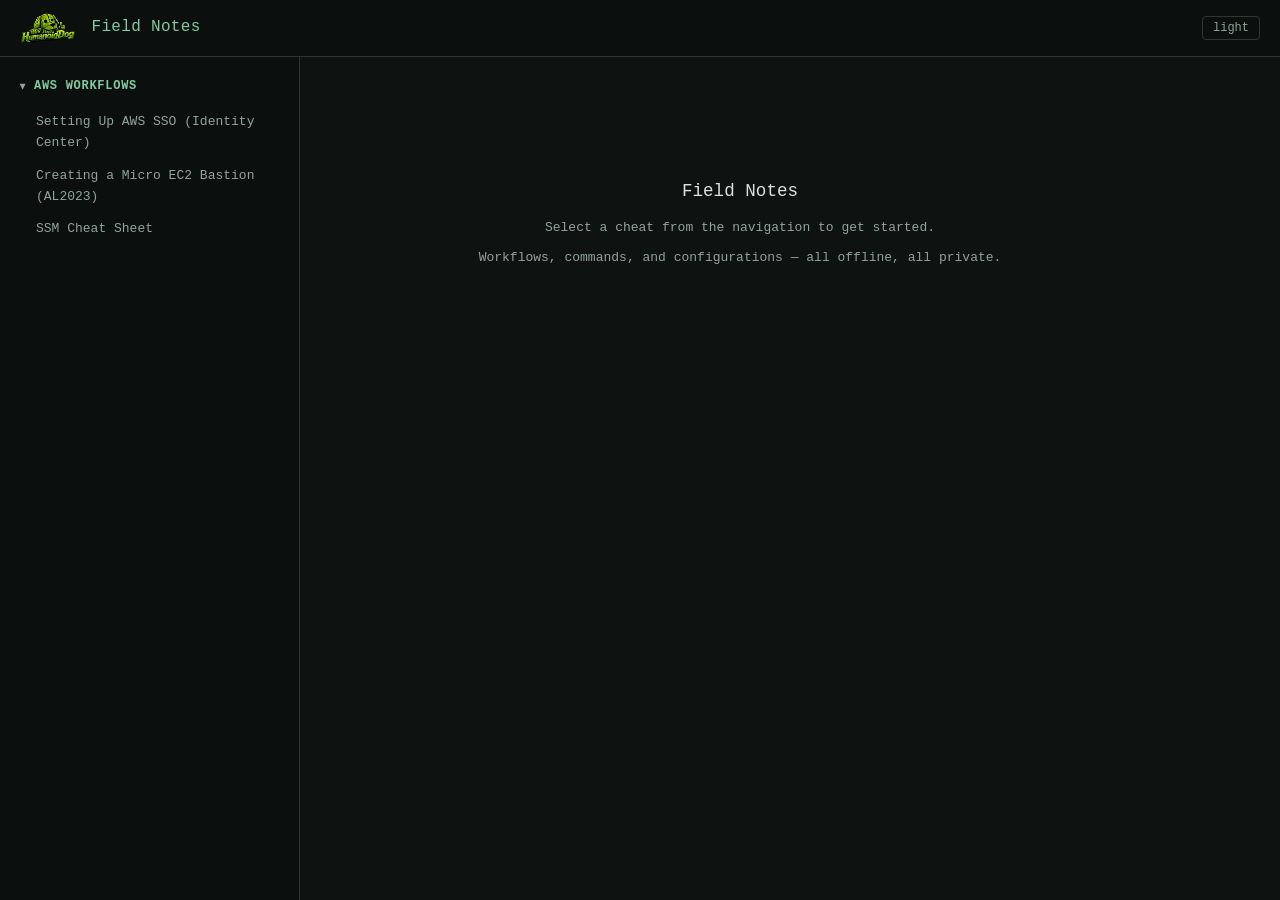
==== field-notes/index.html @ 4e662b9c "Add auto-tooltips for acronyms and technical terms in Field Notes Glossary-based JS walks text nodes" ====
<!DOCTYPE html>
<html lang="en">
<head>
  <meta charset="UTF-8">
  <meta name="viewport" content="width=device-width, initial-scale=1.0">
  <title>HumanoidDog — Field Notes</title>
  <style>
    :root {
      --bg: #0E1210;
      --bg-nav: #0B0F0D;
      --bg-card: #151C18;
      --border: #2A3A30;
      --text: #D9E2DA;
      --text-muted: #8FA59A;
      --accent: #7ECBA1;
      --accent-dim: #4A8A6A;
      --hover: #1C2620;
      --active: #1F2E26;
      --code-bg: #111916;
      --scrollbar-thumb: #2A3A30;
      --scrollbar-track: transparent;
    }

    * {
      box-sizing: border-box;
      margin: 0;
      padding: 0;
    }

    html, body {
      height: 100%;
      overflow: hidden;
    }

    body {
      background: var(--bg);
      color: var(--text);
      font-family: ui-monospace, 'SF Mono', 'Cascadia Code', 'Fira Code', Menlo, Consolas, 'Liberation Mono', monospace;
      font-size: 14px;
      line-height: 1.6;
      display: flex;
      flex-direction: column;
    }

    /* Header */
    .header {
      display: flex;
      align-items: center;
      gap: 16px;
      padding: 12px 20px;
      border-bottom: 1px solid var(--border);
      background: var(--bg-nav);
      flex-shrink: 0;
    }

    .header a {
      display: flex;
      align-items: center;
      text-decoration: none;
    }

    .header img {
      height: 32px;
      width: auto;
      opacity: 0.9;
    }

    .header-title {
      font-size: 1rem;
      color: var(--accent);
      letter-spacing: 0.02em;
    }

    .header-spacer {
      flex: 1;
    }

    .theme-toggle {
      background: none;
      border: 1px solid var(--border);
      color: var(--text-muted);
      padding: 4px 10px;
      border-radius: 4px;
      cursor: pointer;
      font-family: inherit;
      font-size: 12px;
    }

    .theme-toggle:hover {
      border-color: var(--accent-dim);
      color: var(--text);
    }

    /* Main layout */
    .layout {
      display: flex;
      flex: 1;
      overflow: hidden;
    }

    /* Navigation */
    .nav {
      width: 300px;
      min-width: 300px;
      background: var(--bg-nav);
      border-right: 1px solid var(--border);
      overflow-y: auto;
      padding: 12px 0;
      flex-shrink: 0;
    }

    .nav::-webkit-scrollbar {
      width: 6px;
    }

    .nav::-webkit-scrollbar-track {
      background: var(--scrollbar-track);
    }

    .nav::-webkit-scrollbar-thumb {
      background: var(--scrollbar-thumb);
      border-radius: 3px;
    }

    .nav-category {
      margin-bottom: 4px;
    }

    .nav-category-header {
      display: flex;
      align-items: center;
      gap: 6px;
      padding: 8px 16px;
      cursor: pointer;
      color: var(--accent);
      font-size: 12px;
      font-weight: 600;
      text-transform: uppercase;
      letter-spacing: 0.06em;
      user-select: none;
      transition: background 0.1s;
    }

    .nav-category-header:hover {
      background: var(--hover);
    }

    .nav-category-header .arrow {
      display: inline-block;
      font-size: 10px;
      transition: transform 0.15s;
      color: var(--text-muted);
      width: 12px;
      text-align: center;
    }

    .nav-category.open > .nav-category-header .arrow {
      transform: rotate(90deg);
    }

    .nav-cheats {
      display: none;
      padding: 2px 0;
    }

    .nav-category.open > .nav-cheats {
      display: block;
    }

    .nav-cheat {
      display: block;
      padding: 6px 16px 6px 34px;
      color: var(--text-muted);
      font-size: 13px;
      cursor: pointer;
      text-decoration: none;
      transition: background 0.1s, color 0.1s;
      border-left: 2px solid transparent;
    }

    .nav-cheat:hover {
      background: var(--hover);
      color: var(--text);
    }

    .nav-cheat.active {
      background: var(--active);
      color: var(--accent);
      border-left-color: var(--accent);
    }

    /* Content area */
    .content {
      flex: 1;
      overflow-y: auto;
      padding: 40px;
    }

    .content::-webkit-scrollbar {
      width: 8px;
    }

    .content::-webkit-scrollbar-track {
      background: var(--scrollbar-track);
    }

    .content::-webkit-scrollbar-thumb {
      background: var(--scrollbar-thumb);
      border-radius: 4px;
    }

    .content-inner {
      max-width: 800px;
    }

    /* Welcome state */
    .welcome {
      color: var(--text-muted);
      margin-top: 80px;
      text-align: center;
    }

    .welcome h2 {
      color: var(--accent);
      font-size: 1.2rem;
      font-weight: 400;
      margin-bottom: 12px;
    }

    .welcome p {
      font-size: 13px;
      line-height: 1.7;
    }

    /* Cheat content styles */
    .content-inner h1 {
      font-size: 1.4rem;
      font-weight: 400;
      color: var(--accent);
      margin-bottom: 8px;
      padding-bottom: 12px;
      border-bottom: 1px solid var(--border);
    }

    .content-inner h2 {
      font-size: 1.1rem;
      font-weight: 400;
      color: var(--text);
      margin: 32px 0 12px;
    }

    .content-inner h3 {
      font-size: 0.95rem;
      font-weight: 600;
      color: var(--accent-dim);
      margin: 20px 0 8px;
    }

    .content-inner p {
      margin: 8px 0;
      color: var(--text-muted);
      line-height: 1.7;
    }

    .content-inner ul, .content-inner ol {
      margin: 8px 0;
      padding-left: 24px;
      color: var(--text-muted);
    }

    .content-inner li {
      margin: 4px 0;
      line-height: 1.6;
    }

    .content-inner code {
      background: var(--code-bg);
      border: 1px solid var(--border);
      padding: 1px 6px;
      border-radius: 3px;
      font-size: 13px;
      color: var(--accent);
    }

    .content-inner pre {
      background: var(--code-bg);
      border: 1px solid var(--border);
      border-radius: 6px;
      padding: 16px;
      overflow-x: auto;
      margin: 12px 0;
      line-height: 1.5;
    }

    .content-inner pre code {
      background: none;
      border: none;
      padding: 0;
      font-size: 13px;
      color: var(--text);
    }

    .content-inner .comment {
      color: var(--text-muted);
    }

    /* Expandable sub-notes */
    .expandable {
      margin: 16px 0;
      border: 1px solid var(--border);
      border-radius: 6px;
      overflow: hidden;
    }

    .expandable-header {
      display: flex;
      align-items: center;
      gap: 8px;
      padding: 10px 14px;
      background: var(--code-bg);
      cursor: pointer;
      user-select: none;
      font-size: 13px;
      color: var(--text-muted);
      transition: background 0.1s, color 0.1s;
    }

    .expandable-header:hover {
      background: var(--hover);
      color: var(--text);
    }

    .expandable-header .exp-arrow {
      font-size: 10px;
      display: inline-block;
      width: 12px;
      text-align: center;
      transition: transform 0.15s;
    }

    .expandable.open > .expandable-header .exp-arrow {
      transform: rotate(90deg);
    }

    .expandable-body {
      display: none;
      padding: 14px;
      border-top: 1px solid var(--border);
    }

    .expandable.open > .expandable-body {
      display: block;
    }

    .content-inner .note-box {
      background: var(--code-bg);
      border-left: 3px solid var(--accent-dim);
      padding: 12px 16px;
      margin: 16px 0;
      border-radius: 0 6px 6px 0;
      font-size: 13px;
      color: var(--text-muted);
    }

    .content-inner .note-box strong {
      color: var(--accent);
    }

    .content-inner .step-num {
      display: inline-block;
      background: var(--accent-dim);
      color: var(--bg);
      width: 22px;
      height: 22px;
      border-radius: 50%;
      text-align: center;
      line-height: 22px;
      font-size: 12px;
      font-weight: 700;
      margin-right: 8px;
    }

    /* Tooltips */
    .tt {
      position: relative;
      border-bottom: 1px dotted var(--accent-dim);
      cursor: help;
    }

    .tt .tt-bubble {
      display: none;
      position: absolute;
      bottom: calc(100% + 6px);
      left: 50%;
      transform: translateX(-50%);
      background: var(--bg-card);
      color: var(--text);
      border: 1px solid var(--border);
      border-radius: 6px;
      padding: 8px 12px;
      font-size: 12px;
      line-height: 1.5;
      width: max-content;
      max-width: 300px;
      z-index: 500;
      pointer-events: none;
      box-shadow: 0 4px 12px rgba(0,0,0,0.3);
      white-space: normal;
      font-weight: 400;
      text-transform: none;
      letter-spacing: normal;
    }

    .tt .tt-bubble::after {
      content: '';
      position: absolute;
      top: 100%;
      left: 50%;
      transform: translateX(-50%);
      border: 5px solid transparent;
      border-top-color: var(--border);
    }

    .tt:hover .tt-bubble {
      display: block;
    }

    @media (max-width: 768px) {
      .tt .tt-bubble {
        position: fixed;
        bottom: auto;
        top: auto;
        left: 16px;
        right: 16px;
        transform: none;
        width: auto;
        max-width: none;
        bottom: 80px;
      }

      .tt .tt-bubble::after {
        display: none;
      }
    }

    /* Mobile nav toggle */
    .mobile-nav-toggle {
      display: none;
      position: fixed;
      bottom: 20px;
      right: 20px;
      z-index: 100;
      background: var(--accent-dim);
      color: var(--bg);
      border: none;
      width: 48px;
      height: 48px;
      border-radius: 50%;
      font-size: 20px;
      cursor: pointer;
      box-shadow: 0 2px 8px rgba(0,0,0,0.4);
    }

    .nav-overlay {
      display: none;
    }

    /* Footer */
    .footer {
      display: none;
    }

    @media (max-width: 768px) {
      .nav {
        position: fixed;
        top: 0;
        left: -300px;
        height: 100%;
        z-index: 200;
        transition: left 0.2s;
        padding-top: 60px;
      }

      .nav.mobile-open {
        left: 0;
      }

      .nav-overlay {
        display: none;
        position: fixed;
        top: 0;
        left: 0;
        width: 100%;
        height: 100%;
        background: rgba(0,0,0,0.5);
        z-index: 199;
      }

      .nav-overlay.visible {
        display: block;
      }

      .mobile-nav-toggle {
        display: block;
      }

      .content {
        padding: 20px;
      }
    }
  </style>
</head>
<body>
  <div class="header">
    <a href="../index.html">
      <img src="../logo.png" alt="HumanoidDog">
    </a>
    <span class="header-title">Field Notes</span>
    <span class="header-spacer"></span>
    <button class="theme-toggle" onclick="toggleTheme()" title="Toggle light/dark mode">light</button>
  </div>

  <div class="layout">
    <nav class="nav" id="nav">
      <!-- Categories injected by JS -->
    </nav>
    <div class="nav-overlay" id="navOverlay" onclick="closeMobileNav()"></div>

    <main class="content" id="content">
      <div class="content-inner" id="contentInner">
        <div class="welcome">
          <h2>Field Notes</h2>
          <p>Select a cheat from the navigation to get started.</p>
          <p>Workflows, commands, and configurations — all offline, all private.</p>
        </div>
      </div>
    </main>
  </div>

  <button class="mobile-nav-toggle" id="mobileToggle" onclick="toggleMobileNav()">&#9776;</button>

  <script>
    /* ── Category & Cheat Registry ─────────────────────────────
       To add a new category, push an object to CATEGORIES.
       Each cheat needs: id, title, file (path relative to this page).
    ───────────────────────────────────────────────────────────── */
    var CATEGORIES = [
      {
        name: 'AWS Workflows',
        cheats: [
          { id: 'aws-sso-setup',       title: 'Setting Up AWS SSO (Identity Center)', file: 'cheats/aws-sso-setup.html' },
          { id: 'aws-micro-bastion',    title: 'Creating a Micro EC2 Bastion (AL2023)',  file: 'cheats/aws-micro-bastion.html' },
          { id: 'aws-ssm-cheat-sheet',  title: 'SSM Cheat Sheet',                        file: 'cheats/aws-ssm-cheat-sheet.html' }
        ]
      }
      /* ── Future categories ──
      {
        name: 'Linux Workflows',
        cheats: []
      },
      {
        name: 'PC Tuning',
        cheats: []
      },
      {
        name: 'Software Tricks',
        cheats: []
      },
      {
        name: 'HumanoidDog Experiments',
        cheats: []
      }
      */
    ];

    var activeCheatId = null;

    function buildNav() {
      var nav = document.getElementById('nav');
      var html = '';
      for (var i = 0; i < CATEGORIES.length; i++) {
        var cat = CATEGORIES[i];
        html += '<div class="nav-category open" data-cat="' + i + '">';
        html += '<div class="nav-category-header" onclick="toggleCategory(this)">';
        html += '<span class="arrow">&#9654;</span>' + escHtml(cat.name);
        html += '</div>';
        html += '<div class="nav-cheats">';
        for (var j = 0; j < cat.cheats.length; j++) {
          var ch = cat.cheats[j];
          html += '<a class="nav-cheat" data-id="' + ch.id + '" data-file="' + ch.file + '" onclick="loadCheat(this); return false;" href="#">';
          html += escHtml(ch.title);
          html += '</a>';
        }
        html += '</div></div>';
      }
      nav.innerHTML = html;
    }

    function toggleCategory(header) {
      var cat = header.parentElement;
      cat.classList.toggle('open');
    }

    function loadCheat(el) {
      var id = el.getAttribute('data-id');
      var file = el.getAttribute('data-file');

      if (activeCheatId === id) return;

      var all = document.querySelectorAll('.nav-cheat');
      for (var i = 0; i < all.length; i++) all[i].classList.remove('active');
      el.classList.add('active');
      activeCheatId = id;

      var xhr = new XMLHttpRequest();
      xhr.open('GET', file, true);
      xhr.onreadystatechange = function () {
        if (xhr.readyState === 4) {
          var inner = document.getElementById('contentInner');
          if (xhr.status === 200) {
            inner.innerHTML = xhr.responseText;
            bindExpandables();
            applyTooltips();
          } else {
            inner.innerHTML = '<div class="welcome"><h2>Not Found</h2><p>Could not load cheat: ' + escHtml(file) + '</p></div>';
          }
          document.getElementById('content').scrollTop = 0;
        }
      };
      xhr.send();
      closeMobileNav();
    }

    function bindExpandables() {
      var headers = document.querySelectorAll('.expandable-header');
      for (var i = 0; i < headers.length; i++) {
        headers[i].onclick = function () {
          this.parentElement.classList.toggle('open');
        };
      }
    }

    function escHtml(s) {
      var d = document.createElement('div');
      d.appendChild(document.createTextNode(s));
      return d.innerHTML;
    }

    /* ── Mobile nav ─────────────────────────────────────────── */
    function toggleMobileNav() {
      document.getElementById('nav').classList.toggle('mobile-open');
      document.getElementById('navOverlay').classList.toggle('visible');
    }

    function closeMobileNav() {
      document.getElementById('nav').classList.remove('mobile-open');
      document.getElementById('navOverlay').classList.remove('visible');
    }

    /* ── Light/dark theme ───────────────────────────────────── */
    var lightVars = {
      '--bg': '#F4F4F0',
      '--bg-nav': '#EAEAE4',
      '--bg-card': '#FFFFFF',
      '--border': '#D0D0C8',
      '--text': '#1A1A1A',
      '--text-muted': '#5A5A52',
      '--accent': '#2D7A50',
      '--accent-dim': '#3A9966',
      '--hover': '#E0E0D8',
      '--active': '#D8D8D0',
      '--code-bg': '#F0F0EA',
      '--scrollbar-thumb': '#C0C0B8'
    };

    var darkVars = {
      '--bg': '#0E1210',
      '--bg-nav': '#0B0F0D',
      '--bg-card': '#151C18',
      '--border': '#2A3A30',
      '--text': '#D9E2DA',
      '--text-muted': '#8FA59A',
      '--accent': '#7ECBA1',
      '--accent-dim': '#4A8A6A',
      '--hover': '#1C2620',
      '--active': '#1F2E26',
      '--code-bg': '#111916',
      '--scrollbar-thumb': '#2A3A30'
    };

    var isDark = true;

    function toggleTheme() {
      isDark = !isDark;
      var vars = isDark ? darkVars : lightVars;
      var root = document.documentElement;
      for (var key in vars) {
        root.style.setProperty(key, vars[key]);
      }
      document.querySelector('.theme-toggle').textContent = isDark ? 'light' : 'dark';
    }

    /* ── Glossary & Auto-Tooltips ──────────────────────────── */
    var GLOSSARY = {
      'bastion': 'A hardened jump host that acts as a secure gateway to reach internal resources in a private network. No direct access to backend systems is allowed — all traffic routes through here.',
      'instance profile': 'An IAM container that passes an IAM role to an EC2 instance at launch, giving it permissions to call AWS services.',
      'permission set': 'An Identity Center construct that bundles IAM policies together. When assigned to a user + account, it creates an IAM role the user can assume via SSO.',
      'port forwarding': 'Redirecting network traffic from a local port on your machine through a secure tunnel to a port on a remote host, making the remote service accessible locally.',
      'VPC endpoints': 'Private network connections between your VPC and AWS services. Traffic stays on the AWS backbone and never crosses the public internet.',
      'VPC endpoint': 'A private network connection between your VPC and an AWS service. Traffic stays on the AWS backbone and never crosses the public internet.',
      'NAT Gateway': 'A managed AWS service that lets instances in private subnets make outbound internet connections (e.g., to download updates) without being directly reachable from outside.',
      'security group': 'A stateful virtual firewall attached to AWS resources. Rules control which inbound and outbound traffic is allowed by protocol, port, and source/destination.',
      'security groups': 'Stateful virtual firewalls attached to AWS resources. Rules control which inbound and outbound traffic is allowed by protocol, port, and source/destination.',
      'inline policy': 'An IAM policy embedded directly in a single role, user, or group — as opposed to a managed policy that can be shared across multiple entities.',
      'trust policy': 'An IAM policy attached to a role that specifies which principals (users, services, accounts) are allowed to assume that role.',
      'CloudTrail': 'AWS service that records API calls made in your account. Provides an audit log of who did what, when, and from where — essential for compliance.',
      'SSO': 'Single Sign-On — log in once to get access to multiple AWS accounts and applications without re-entering credentials for each one.',
      'SSM': 'AWS Systems Manager — a service for managing EC2 instances. Session Manager (part of SSM) provides secure shell access without SSH keys or open inbound ports.',
      'EC2': 'Elastic Compute Cloud — AWS virtual servers. You launch instances of various sizes to run applications in the cloud.',
      'IAM': 'Identity and Access Management — the AWS service that controls who can do what. Users, roles, and policies are all IAM constructs.',
      'S3': 'Simple Storage Service — AWS object storage. Files (objects) live in buckets and are accessed via unique keys (paths).',
      'RDS': 'Relational Database Service — managed database hosting. AWS handles backups, patching, and failover for engines like MySQL, MariaDB, and PostgreSQL.',
      'VPC': 'Virtual Private Cloud — your isolated private network inside AWS. You control IP ranges, subnets, route tables, and gateways.',
      'CLI': 'Command Line Interface — a terminal tool for interacting with AWS services by typing commands instead of clicking through the web console.',
      'AMI': 'Amazon Machine Image — a snapshot template used to launch EC2 instances. Contains the OS, pre-installed software, and configuration.',
      'STS': 'Security Token Service — issues temporary, limited-privilege credentials. SSO uses STS behind the scenes to give you short-lived access keys.',
      'ARN': 'Amazon Resource Name — a unique identifier for any AWS resource. Format: arn:aws:service:region:account:resource-type/resource-id.',
      'MFA': 'Multi-Factor Authentication — requires a second proof of identity (like a phone app code) beyond just a password. Strongly recommended for SOC2.',
      'SOC2': 'Service Organization Control Type 2 — a compliance framework that audits how a company handles data security, availability, and confidentiality over time.',
      'IMDSv2': 'Instance Metadata Service Version 2 — the secure way for EC2 instances to access their own metadata. Requires a session token, blocking SSRF-based credential theft.',
      'SSRF': 'Server-Side Request Forgery — an attack where a server is tricked into making requests to internal resources. IMDSv2 mitigates this for EC2 metadata.',
      'KMS': 'Key Management Service — AWS service for creating and managing encryption keys. Used to encrypt data at rest in S3, EBS, RDS, and other services.',
      'AL2023': 'Amazon Linux 2023 — the latest Amazon-maintained Linux distribution, optimized for EC2. Comes with SSM Agent pre-installed.',
      'TCP': 'Transmission Control Protocol — the reliable transport protocol that underlies HTTP, database connections, and most network services.',
      'subnet': 'A segmented range of IP addresses within a VPC. Private subnets have no direct internet route; public subnets do.'
    };

    var SKIP_TAGS = { PRE: 1, CODE: 1, SCRIPT: 1, STYLE: 1 };

    function applyTooltips() {
      var container = document.getElementById('contentInner');
      var terms = Object.keys(GLOSSARY).sort(function (a, b) {
        return b.length - a.length;
      });
      var pattern = terms.map(function (t) {
        return t.replace(/[.*+?^${}()|[\]\\]/g, '\\$&');
      }).join('|');
      var regex = new RegExp('\\b(' + pattern + ')\\b', 'g');

      var walker = document.createTreeWalker(
        container,
        NodeFilter.SHOW_TEXT,
        {
          acceptNode: function (node) {
            var p = node.parentElement;
            while (p && p !== container) {
              if (SKIP_TAGS[p.tagName] || p.classList.contains('tt')) {
                return NodeFilter.FILTER_REJECT;
              }
              p = p.parentElement;
            }
            return NodeFilter.FILTER_ACCEPT;
          }
        }
      );

      var textNodes = [];
      while (walker.nextNode()) textNodes.push(walker.currentNode);

      for (var i = 0; i < textNodes.length; i++) {
        var node = textNodes[i];
        var text = node.nodeValue;
        if (!regex.test(text)) continue;
        regex.lastIndex = 0;

        var frag = document.createDocumentFragment();
        var lastIdx = 0;
        var match;
        while ((match = regex.exec(text)) !== null) {
          if (match.index > lastIdx) {
            frag.appendChild(document.createTextNode(text.slice(lastIdx, match.index)));
          }
          var span = document.createElement('span');
          span.className = 'tt';
          span.textContent = match[0];
          var bubble = document.createElement('span');
          bubble.className = 'tt-bubble';
          var key = match[0];
          bubble.textContent = key + ' — ' + GLOSSARY[key];
          span.appendChild(bubble);
          frag.appendChild(span);
          lastIdx = regex.lastIndex;
        }
        if (lastIdx < text.length) {
          frag.appendChild(document.createTextNode(text.slice(lastIdx)));
        }
        node.parentNode.replaceChild(frag, node);
      }
    }

    /* ── Init ───────────────────────────────────────────────── */
    buildNav();
  </script>
</body>
</html>
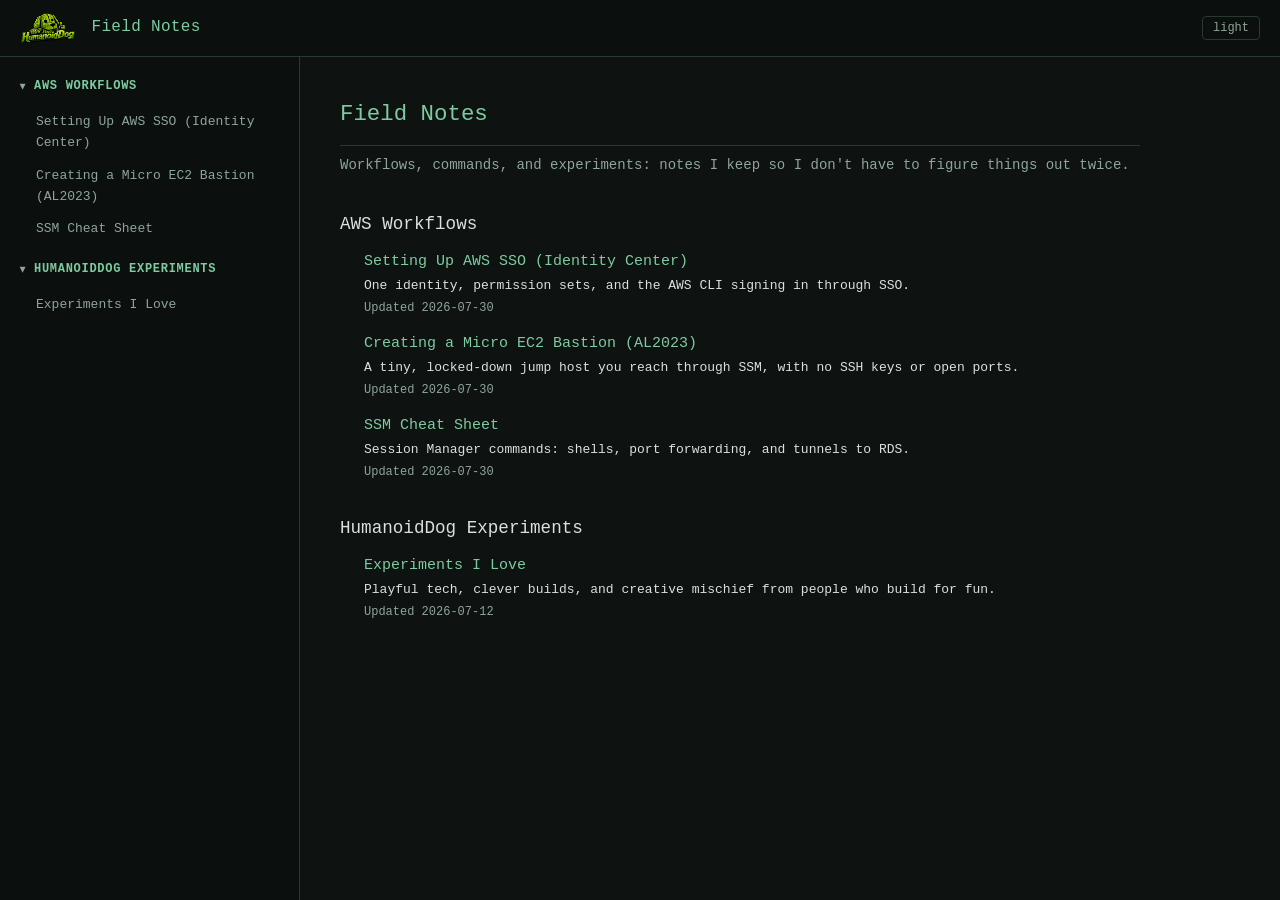
==== commit 97e6f753: "Give each Field Note its own link and add a landing index Notes load from #id links (back, refresh, " ====
--- a/field-notes/index.html
+++ b/field-notes/index.html
@@ -232,6 +232,22 @@
       line-height: 1.7;
     }
 
+    /* Index (landing view) */
+    .index-list { list-style: none; margin: 8px 0 28px; }
+    .content-inner .index-list li { margin: 0 0 14px; }
+    .index-list a { color: var(--accent); text-decoration: none; font-size: 15px; }
+    .index-list a:hover { text-decoration: underline; }
+    .index-summary { display: block; color: var(--text); font-size: 13px; margin-top: 2px; }
+    .index-date, .content-inner .cheat-meta { display: block; color: var(--text-muted); font-size: 12px; margin-top: 2px; }
+    .content-inner .cheat-meta { margin: -6px 0 20px; }
+
+    /* Video entries (Experiments I Love) */
+    .video-entry { margin: 36px 0; }
+    .content-inner .video-entry h2 { margin-top: 4px; }
+    .video-entry .entry-category { color: var(--text-muted); font-size: 12px; text-transform: uppercase; letter-spacing: 0.06em; margin-bottom: 4px; }
+    .video-entry .entry-video { position: relative; aspect-ratio: 16 / 9; margin: 10px 0; border: 1px solid var(--border); border-radius: 6px; overflow: hidden; }
+    .video-entry iframe { width: 100%; height: 100%; border: 0; display: block; }
+
     /* Cheat content styles */
     .content-inner h1 {
       font-size: 1.4rem;
@@ -283,6 +299,7 @@
     }
 
     .content-inner pre {
+      position: relative;
       background: var(--code-bg);
       border: 1px solid var(--border);
       border-radius: 6px;
@@ -302,6 +319,53 @@
 
     .content-inner .comment {
       color: var(--text-muted);
+    }
+
+    /* Copy button */
+    .copy-btn {
+      position: absolute;
+      top: 8px;
+      right: 8px;
+      background: transparent;
+      border: 1px solid var(--border);
+      color: var(--text-muted);
+      width: 28px;
+      height: 28px;
+      border-radius: 4px;
+      cursor: pointer;
+      display: flex;
+      align-items: center;
+      justify-content: center;
+      opacity: 0;
+      transition: opacity 0.15s, background 0.15s, color 0.15s;
+      padding: 0;
+    }
+
+    .content-inner pre:hover .copy-btn {
+      opacity: 1;
+    }
+
+    .copy-btn:hover {
+      background: var(--accent-dim);
+      color: var(--bg);
+      border-color: var(--accent-dim);
+    }
+
+    .copy-btn.copied {
+      background: var(--accent);
+      color: var(--bg);
+      border-color: var(--accent);
+      opacity: 1;
+    }
+
+    .copy-btn svg {
+      width: 14px;
+      height: 14px;
+      fill: none;
+      stroke: currentColor;
+      stroke-width: 2;
+      stroke-linecap: round;
+      stroke-linejoin: round;
     }
 
     /* Expandable sub-notes */
@@ -389,10 +453,7 @@
 
     .tt .tt-bubble {
       display: none;
-      position: absolute;
-      bottom: calc(100% + 6px);
-      left: 50%;
-      transform: translateX(-50%);
+      position: fixed;
       background: var(--bg-card);
       color: var(--text);
       border: 1px solid var(--border);
@@ -402,7 +463,7 @@
       line-height: 1.5;
       width: max-content;
       max-width: 300px;
-      z-index: 500;
+      z-index: 10000;
       pointer-events: none;
       box-shadow: 0 4px 12px rgba(0,0,0,0.3);
       white-space: normal;
@@ -421,26 +482,11 @@
       border-top-color: var(--border);
     }
 
-    .tt:hover .tt-bubble {
-      display: block;
-    }
-
-    @media (max-width: 768px) {
-      .tt .tt-bubble {
-        position: fixed;
-        bottom: auto;
-        top: auto;
-        left: 16px;
-        right: 16px;
-        transform: none;
-        width: auto;
-        max-width: none;
-        bottom: 80px;
-      }
-
-      .tt .tt-bubble::after {
-        display: none;
-      }
+    .tt .tt-bubble.tt-below::after {
+      top: auto;
+      bottom: 100%;
+      border-top-color: transparent;
+      border-bottom-color: var(--border);
     }
 
     /* Mobile nav toggle */
@@ -530,8 +576,7 @@
       <div class="content-inner" id="contentInner">
         <div class="welcome">
           <h2>Field Notes</h2>
-          <p>Select a cheat from the navigation to get started.</p>
-          <p>Workflows, commands, and configurations — all offline, all private.</p>
+          <p>Workflows, commands, and experiments.</p>
         </div>
       </div>
     </main>
@@ -542,15 +587,27 @@
   <script>
     /* ── Category & Cheat Registry ─────────────────────────────
        To add a new category, push an object to CATEGORIES.
-       Each cheat needs: id, title, file (path relative to this page).
+       Each cheat needs: id (also its link: field-notes/#id), title,
+       file (path relative to this page), summary (one line for the
+       index), and updated (YYYY-MM-DD, the last time it was checked).
     ───────────────────────────────────────────────────────────── */
     var CATEGORIES = [
       {
         name: 'AWS Workflows',
         cheats: [
-          { id: 'aws-sso-setup',       title: 'Setting Up AWS SSO (Identity Center)', file: 'cheats/aws-sso-setup.html' },
-          { id: 'aws-micro-bastion',    title: 'Creating a Micro EC2 Bastion (AL2023)',  file: 'cheats/aws-micro-bastion.html' },
-          { id: 'aws-ssm-cheat-sheet',  title: 'SSM Cheat Sheet',                        file: 'cheats/aws-ssm-cheat-sheet.html' }
+          { id: 'aws-sso-setup',       title: 'Setting Up AWS SSO (Identity Center)', file: 'cheats/aws-sso-setup.html',
+            summary: 'One identity, permission sets, and the AWS CLI signing in through SSO.', updated: '2026-07-30' },
+          { id: 'aws-micro-bastion',    title: 'Creating a Micro EC2 Bastion (AL2023)',  file: 'cheats/aws-micro-bastion.html',
+            summary: 'A tiny, locked-down jump host you reach through SSM, with no SSH keys or open ports.', updated: '2026-07-30' },
+          { id: 'aws-ssm-cheat-sheet',  title: 'SSM Cheat Sheet',                        file: 'cheats/aws-ssm-cheat-sheet.html',
+            summary: 'Session Manager commands: shells, port forwarding, and tunnels to RDS.', updated: '2026-07-30' }
+        ]
+      },
+      {
+        name: 'HumanoidDog Experiments',
+        cheats: [
+          { id: 'experiments-i-love',   title: 'Experiments I Love',                     file: 'cheats/experiments-i-love.html',
+            summary: 'Playful tech, clever builds, and creative mischief from people who build for fun.', updated: '2026-07-12' }
         ]
       }
       /* ── Future categories ──
@@ -565,10 +622,6 @@
       {
         name: 'Software Tricks',
         cheats: []
-      },
-      {
-        name: 'HumanoidDog Experiments',
-        cheats: []
       }
       */
     ];
@@ -587,7 +640,7 @@
         html += '<div class="nav-cheats">';
         for (var j = 0; j < cat.cheats.length; j++) {
           var ch = cat.cheats[j];
-          html += '<a class="nav-cheat" data-id="' + ch.id + '" data-file="' + ch.file + '" onclick="loadCheat(this); return false;" href="#">';
+          html += '<a class="nav-cheat" data-id="' + ch.id + '" href="#' + ch.id + '">';
           html += escHtml(ch.title);
           html += '</a>';
         }
@@ -601,34 +654,83 @@
       cat.classList.toggle('open');
     }
 
-    function loadCheat(el) {
-      var id = el.getAttribute('data-id');
-      var file = el.getAttribute('data-file');
-
-      if (activeCheatId === id) return;
-
+    /* ── Routing: each cheat has its own link (field-notes/#id) ── */
+    function findCheat(id) {
+      for (var i = 0; i < CATEGORIES.length; i++) {
+        for (var j = 0; j < CATEGORIES[i].cheats.length; j++) {
+          if (CATEGORIES[i].cheats[j].id === id) return CATEGORIES[i].cheats[j];
+        }
+      }
+      return null;
+    }
+
+    function route() {
+      var id = decodeURIComponent(location.hash.slice(1));
+      var cheat = id ? findCheat(id) : null;
       var all = document.querySelectorAll('.nav-cheat');
-      for (var i = 0; i < all.length; i++) all[i].classList.remove('active');
-      el.classList.add('active');
-      activeCheatId = id;
-
+      for (var i = 0; i < all.length; i++) {
+        all[i].classList.toggle('active', !!cheat && all[i].getAttribute('data-id') === cheat.id);
+      }
+      closeMobileNav();
+      if (!cheat) {
+        activeCheatId = null;
+        showIndex(id);
+        return;
+      }
+      if (activeCheatId === cheat.id) return;
+      activeCheatId = cheat.id;
+      loadCheat(cheat);
+    }
+
+    function loadCheat(cheat) {
       var xhr = new XMLHttpRequest();
-      xhr.open('GET', file, true);
+      xhr.open('GET', cheat.file, true);
       xhr.onreadystatechange = function () {
-        if (xhr.readyState === 4) {
-          var inner = document.getElementById('contentInner');
-          if (xhr.status === 200) {
-            inner.innerHTML = xhr.responseText;
-            bindExpandables();
-            applyTooltips();
-          } else {
-            inner.innerHTML = '<div class="welcome"><h2>Not Found</h2><p>Could not load cheat: ' + escHtml(file) + '</p></div>';
+        if (xhr.readyState !== 4) return;
+        var inner = document.getElementById('contentInner');
+        if (xhr.status === 200) {
+          inner.innerHTML = xhr.responseText;
+          var h1 = inner.querySelector('h1');
+          if (h1 && cheat.updated) {
+            var meta = document.createElement('p');
+            meta.className = 'cheat-meta';
+            meta.textContent = 'Updated ' + cheat.updated;
+            h1.parentNode.insertBefore(meta, h1.nextSibling);
           }
-          document.getElementById('content').scrollTop = 0;
+          document.title = cheat.title + ' — HumanoidDog Field Notes';
+          bindExpandables();
+          bindCopyButtons();
+          applyTooltips();
+        } else {
+          inner.innerHTML = '<div class="welcome"><h2>Not Found</h2><p>Could not load cheat: ' + escHtml(cheat.file) + '</p></div>';
         }
+        document.getElementById('content').scrollTop = 0;
       };
       xhr.send();
-      closeMobileNav();
+    }
+
+    /* The landing view: every category and cheat, with summaries. */
+    function showIndex(missingId) {
+      document.title = 'HumanoidDog — Field Notes';
+      var html = '<div class="index">';
+      if (missingId) html += '<p class="note-box"><strong>Not found:</strong> there\'s no note called “' + escHtml(missingId) + '”. Here\'s everything that is.</p>';
+      html += '<h1>Field Notes</h1>';
+      html += '<p>Workflows, commands, and experiments: notes I keep so I don\'t have to figure things out twice.</p>';
+      for (var i = 0; i < CATEGORIES.length; i++) {
+        var cat = CATEGORIES[i];
+        if (!cat.cheats.length) continue;
+        html += '<h2>' + escHtml(cat.name) + '</h2><ul class="index-list">';
+        for (var j = 0; j < cat.cheats.length; j++) {
+          var ch = cat.cheats[j];
+          html += '<li><a href="#' + escHtml(ch.id) + '">' + escHtml(ch.title) + '</a>';
+          if (ch.summary) html += '<span class="index-summary">' + escHtml(ch.summary) + '</span>';
+          if (ch.updated) html += '<span class="index-date">Updated ' + escHtml(ch.updated) + '</span>';
+          html += '</li>';
+        }
+        html += '</ul>';
+      }
+      html += '</div>';
+      document.getElementById('contentInner').innerHTML = html;
     }
 
     function bindExpandables() {
@@ -638,6 +740,69 @@
           this.parentElement.classList.toggle('open');
         };
       }
+    }
+
+    function bindCopyButtons() {
+      var copyIcon = '<svg viewBox="0 0 24 24"><rect x="9" y="9" width="13" height="13" rx="2"/><path d="M5 15H4a2 2 0 0 1-2-2V4a2 2 0 0 1 2-2h9a2 2 0 0 1 2 2v1"/></svg>';
+      var checkIcon = '<svg viewBox="0 0 24 24"><polyline points="20 6 9 17 4 12"/></svg>';
+      var pres = document.querySelectorAll('.content-inner pre');
+      for (var i = 0; i < pres.length; i++) {
+        var pre = pres[i];
+        if (pre.querySelector('.copy-btn')) continue;
+        var btn = document.createElement('button');
+        btn.className = 'copy-btn';
+        btn.title = 'Copy';
+        btn.innerHTML = copyIcon;
+        btn.onclick = (function(preEl, btnEl) {
+          return function(e) {
+            e.preventDefault();
+            var code = preEl.querySelector('code');
+            var text = (code || preEl).textContent;
+            navigator.clipboard.writeText(text).then(function() {
+              btnEl.classList.add('copied');
+              btnEl.innerHTML = checkIcon;
+              setTimeout(function() {
+                btnEl.classList.remove('copied');
+                btnEl.innerHTML = copyIcon;
+              }, 1500);
+            });
+          };
+        })(pre, btn);
+        pre.appendChild(btn);
+      }
+    }
+
+    function bindTooltipHovers() {
+      var container = document.getElementById('contentInner');
+      container.addEventListener('mouseover', function(e) {
+        var tt = e.target.closest('.tt');
+        if (!tt) return;
+        var bubble = tt.querySelector('.tt-bubble');
+        if (!bubble || bubble.style.display === 'block') return;
+        bubble.style.display = 'block';
+        var rect = tt.getBoundingClientRect();
+        var bw = bubble.offsetWidth;
+        var bh = bubble.offsetHeight;
+        var top = rect.top - bh - 8;
+        var left = rect.left + rect.width / 2 - bw / 2;
+        if (top < 8) {
+          top = rect.bottom + 8;
+          bubble.classList.add('tt-below');
+        } else {
+          bubble.classList.remove('tt-below');
+        }
+        if (left < 8) left = 8;
+        if (left + bw > window.innerWidth - 8) left = window.innerWidth - 8 - bw;
+        bubble.style.top = top + 'px';
+        bubble.style.left = left + 'px';
+      });
+      container.addEventListener('mouseout', function(e) {
+        var tt = e.target.closest('.tt');
+        if (!tt) return;
+        if (tt.contains(e.relatedTarget)) return;
+        var bubble = tt.querySelector('.tt-bubble');
+        if (bubble) bubble.style.display = 'none';
+      });
     }
 
     function escHtml(s) {
@@ -800,6 +965,9 @@
 
     /* ── Init ───────────────────────────────────────────────── */
     buildNav();
+    bindTooltipHovers();
+    window.addEventListener('hashchange', route);
+    route();
   </script>
 </body>
 </html>
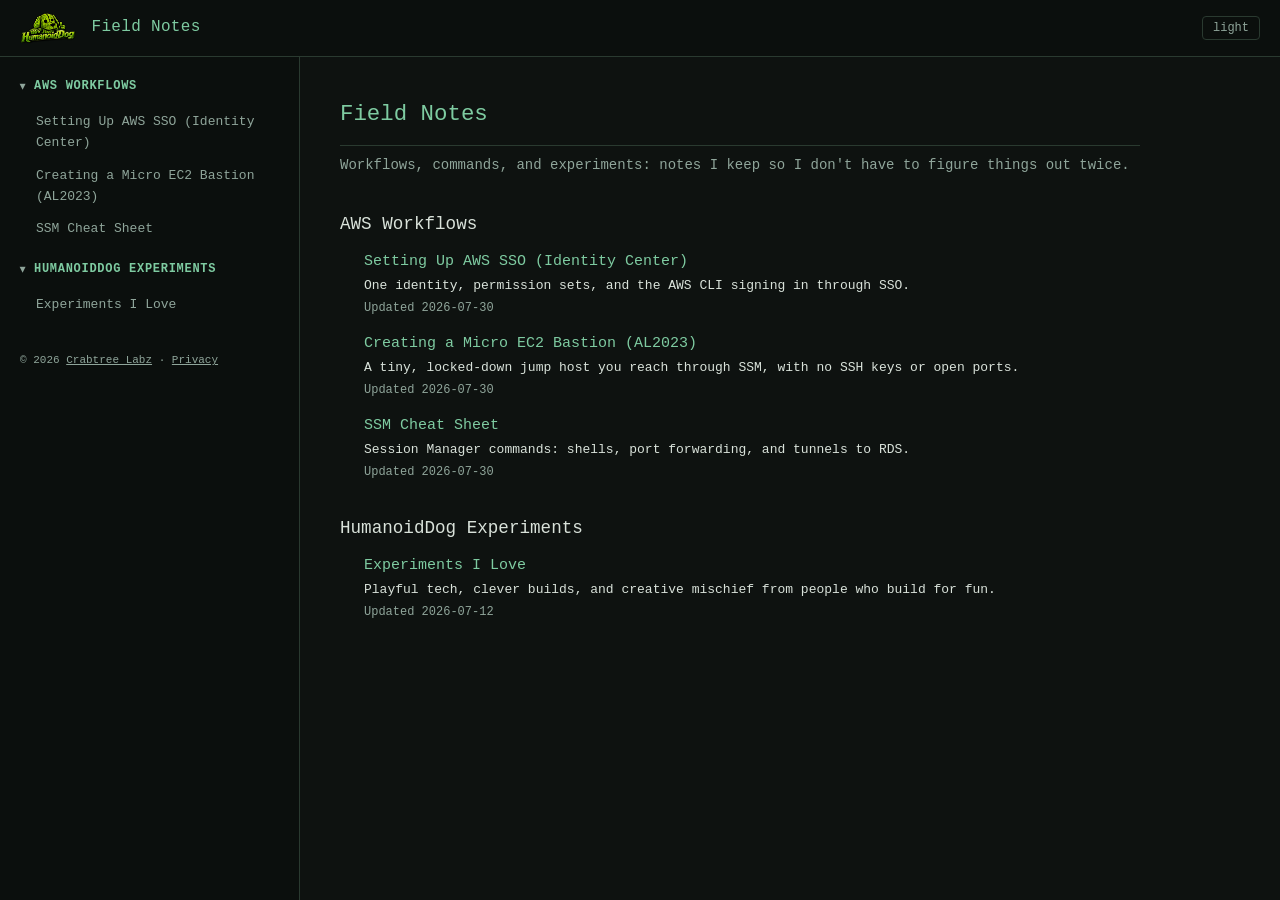
==== commit 296020ef: "Self-host fonts, click-to-play videos, link the privacy policy Fonts load from /fonts instead of Goo" ====
--- a/field-notes/index.html
+++ b/field-notes/index.html
@@ -232,6 +232,9 @@
       line-height: 1.7;
     }
 
+    .nav-footer { padding: 24px 20px 16px; font-size: 11px; color: var(--text-muted); }
+    .nav-footer a { color: inherit; }
+
     /* Index (landing view) */
     .index-list { list-style: none; margin: 8px 0 28px; }
     .content-inner .index-list li { margin: 0 0 14px; }
@@ -247,6 +250,21 @@
     .video-entry .entry-category { color: var(--text-muted); font-size: 12px; text-transform: uppercase; letter-spacing: 0.06em; margin-bottom: 4px; }
     .video-entry .entry-video { position: relative; aspect-ratio: 16 / 9; margin: 10px 0; border: 1px solid var(--border); border-radius: 6px; overflow: hidden; }
     .video-entry iframe { width: 100%; height: 100%; border: 0; display: block; }
+
+    /* Click-to-load YouTube (see ytFacade in the script) */
+    .yt-facade {
+      display: flex; flex-direction: column; align-items: center; justify-content: center; gap: 10px;
+      width: 100%; aspect-ratio: 16 / 9; border: 0; margin: 0; padding: 0; cursor: pointer;
+      background: var(--bg-card); color: var(--text); font: inherit;
+    }
+    .yt-facade .yt-play {
+      width: 64px; height: 64px; border-radius: 50%; display: grid; place-items: center;
+      border: 2px solid var(--accent); color: var(--accent); font-size: 22px; padding-left: 4px;
+    }
+    .yt-facade .yt-note { font-size: 0.85rem; opacity: 0.75; }
+    .yt-facade:hover .yt-play, .yt-facade:focus-visible .yt-play { background: var(--accent); color: var(--bg-card); }
+    .video-entry .entry-video .yt-facade { height: 100%; aspect-ratio: auto; }
+    .video-entry .entry-video .yt-frame { width: 100%; height: 100%; border: 0; display: block; }
 
     /* Cheat content styles */
     .content-inner h1 {
@@ -646,6 +664,7 @@
         }
         html += '</div></div>';
       }
+      html += '<div class="nav-footer">&copy; 2026 <a href="https://craz.com">Crabtree Labz</a> · <a href="https://craz.com/privacy.html">Privacy</a></div>';
       nav.innerHTML = html;
     }
 
@@ -963,6 +982,21 @@
       }
     }
 
+    /* ── Click-to-load YouTube ──────────────────────────────
+       Video picks are <button class="yt-facade" data-youtube="ID">.
+       Nothing loads from YouTube until the visitor presses play. */
+    document.addEventListener('click', function (e) {
+      var b = e.target.closest ? e.target.closest('.yt-facade') : null;
+      if (!b) return;
+      var f = document.createElement('iframe');
+      f.src = 'https://www.youtube-nocookie.com/embed/' + encodeURIComponent(b.getAttribute('data-youtube')) + '?autoplay=1&rel=0';
+      f.title = b.getAttribute('data-title') || 'Video';
+      f.allow = 'autoplay; encrypted-media; picture-in-picture; fullscreen';
+      f.allowFullscreen = true;
+      f.className = 'yt-frame';
+      b.parentNode.replaceChild(f, b);
+    });
+
     /* ── Init ───────────────────────────────────────────────── */
     buildNav();
     bindTooltipHovers();
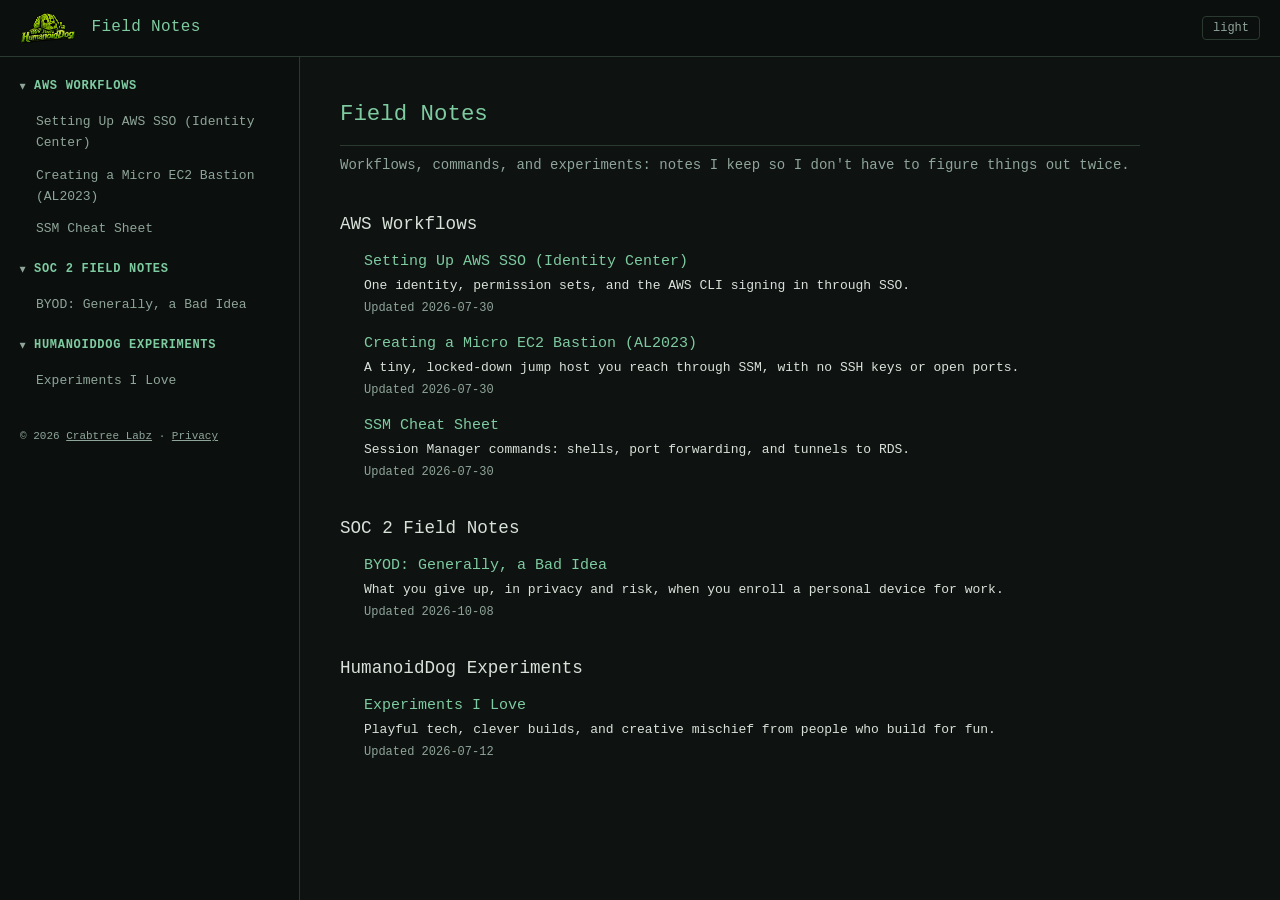
==== commit b465ca61: "Add Field Note: BYOD, Generally, a Bad Idea First SOC 2 Field Note, written in the SMART format. Add" ====
--- a/field-notes/index.html
+++ b/field-notes/index.html
@@ -619,6 +619,13 @@
             summary: 'A tiny, locked-down jump host you reach through SSM, with no SSH keys or open ports.', updated: '2026-07-30' },
           { id: 'aws-ssm-cheat-sheet',  title: 'SSM Cheat Sheet',                        file: 'cheats/aws-ssm-cheat-sheet.html',
             summary: 'Session Manager commands: shells, port forwarding, and tunnels to RDS.', updated: '2026-07-30' }
+        ]
+      },
+      {
+        name: 'SOC 2 Field Notes',
+        cheats: [
+          { id: 'byod-generally-a-bad-idea', title: 'BYOD: Generally, a Bad Idea', file: 'cheats/byod-generally-a-bad-idea.html',
+            summary: 'What you give up, in privacy and risk, when you enroll a personal device for work.', updated: '2026-10-08' }
         ]
       },
       {
@@ -910,7 +917,10 @@
       'STS': 'Security Token Service — issues temporary, limited-privilege credentials. SSO uses STS behind the scenes to give you short-lived access keys.',
       'ARN': 'Amazon Resource Name — a unique identifier for any AWS resource. Format: arn:aws:service:region:account:resource-type/resource-id.',
       'MFA': 'Multi-Factor Authentication — requires a second proof of identity (like a phone app code) beyond just a password. Strongly recommended for SOC2.',
-      'SOC2': 'Service Organization Control Type 2 — a compliance framework that audits how a company handles data security, availability, and confidentiality over time.',
+      'BYOD': 'Bring Your Own Device: doing your job on a phone or laptop you own, instead of one your employer issues.',
+      'MDM': 'Mobile Device Management: software that puts a management profile on a device so an organization can set rules, install apps, and remove work data remotely.',
+      'SOC 2': 'Service Organization Control 2: an independent audit of the controls a company says it uses to protect customer data.',
+      'SOC2':'Service Organization Control Type 2 — a compliance framework that audits how a company handles data security, availability, and confidentiality over time.',
       'IMDSv2': 'Instance Metadata Service Version 2 — the secure way for EC2 instances to access their own metadata. Requires a session token, blocking SSRF-based credential theft.',
       'SSRF': 'Server-Side Request Forgery — an attack where a server is tricked into making requests to internal resources. IMDSv2 mitigates this for EC2 metadata.',
       'KMS': 'Key Management Service — AWS service for creating and managing encryption keys. Used to encrypt data at rest in S3, EBS, RDS, and other services.',
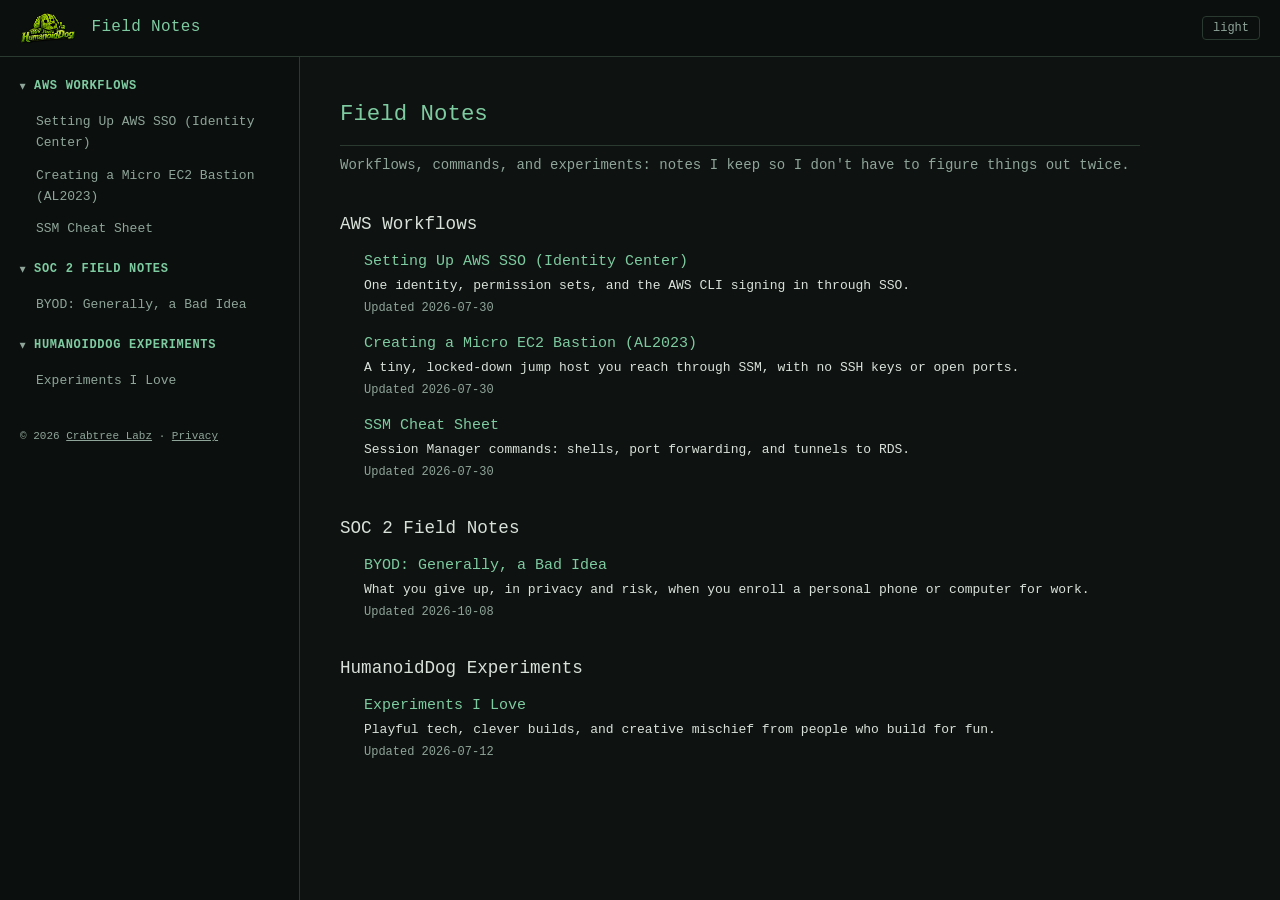
==== commit ba425422: "BYOD field note: define "in scope" and cover personal computers Adds a definition of SOC 2 scope (in" ====
--- a/field-notes/index.html
+++ b/field-notes/index.html
@@ -625,7 +625,7 @@
         name: 'SOC 2 Field Notes',
         cheats: [
           { id: 'byod-generally-a-bad-idea', title: 'BYOD: Generally, a Bad Idea', file: 'cheats/byod-generally-a-bad-idea.html',
-            summary: 'What you give up, in privacy and risk, when you enroll a personal device for work.', updated: '2026-10-08' }
+            summary: 'What you give up, in privacy and risk, when you enroll a personal phone or computer for work.', updated: '2026-10-08' }
         ]
       },
       {
@@ -919,6 +919,7 @@
       'MFA': 'Multi-Factor Authentication — requires a second proof of identity (like a phone app code) beyond just a password. Strongly recommended for SOC2.',
       'BYOD': 'Bring Your Own Device: doing your job on a phone or laptop you own, instead of one your employer issues.',
       'MDM': 'Mobile Device Management: software that puts a management profile on a device so an organization can set rules, install apps, and remove work data remotely.',
+      'in scope': 'Inside the SOC 2 system boundary: the systems, people, and devices the audit covers and tests.',
       'SOC 2': 'Service Organization Control 2: an independent audit of the controls a company says it uses to protect customer data.',
       'SOC2':'Service Organization Control Type 2 — a compliance framework that audits how a company handles data security, availability, and confidentiality over time.',
       'IMDSv2': 'Instance Metadata Service Version 2 — the secure way for EC2 instances to access their own metadata. Requires a session token, blocking SSRF-based credential theft.',
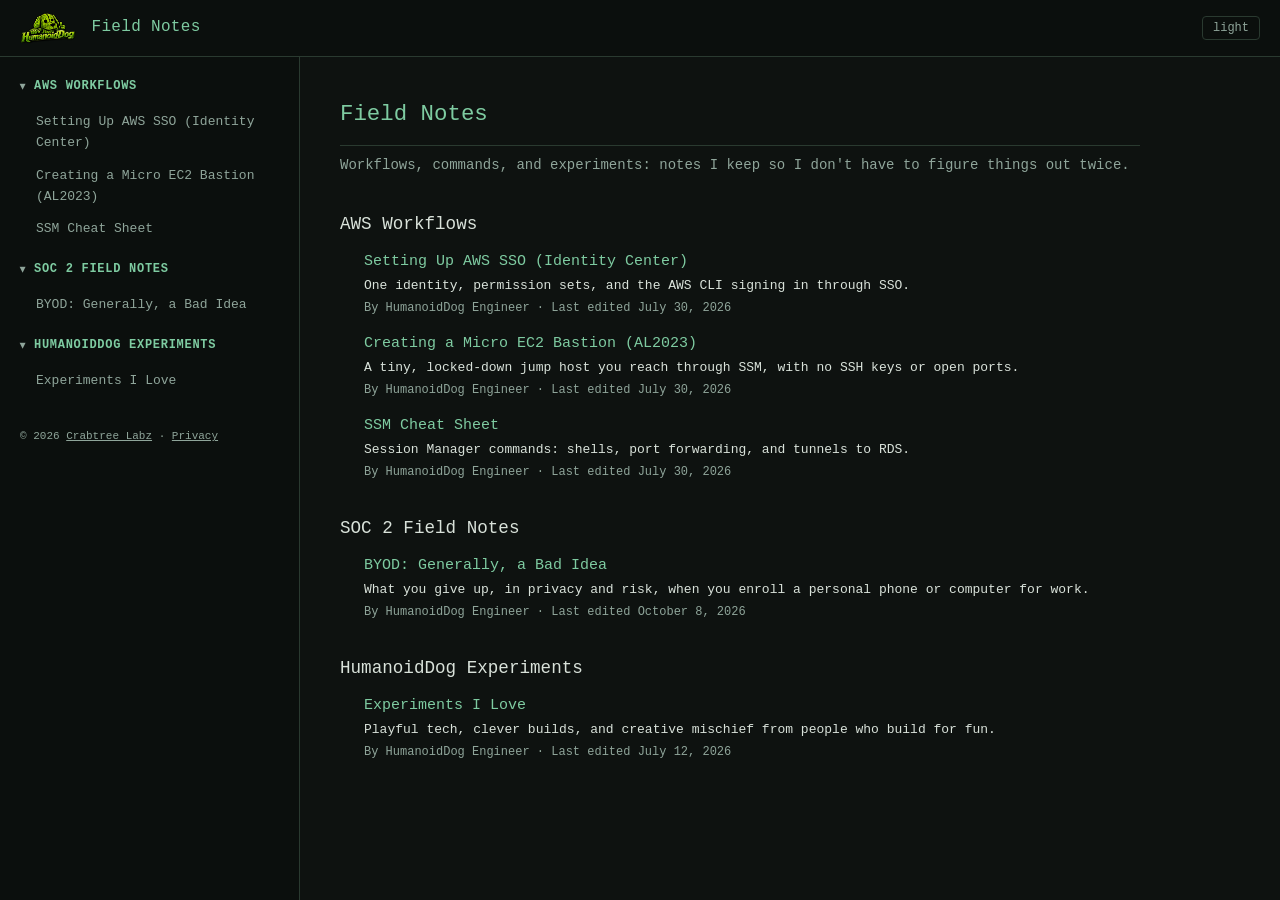
==== commit 5b2694af: "Add HumanoidDog Engineer byline and full-date Last edited to Field Notes Co-Authored-By: Claude Sonn" ====
--- a/field-notes/index.html
+++ b/field-notes/index.html
@@ -651,6 +651,18 @@
       */
     ];
 
+    /* Byline on every note (the site's author name, never a real name). */
+    var AUTHOR = 'HumanoidDog Engineer';
+
+    /* '2026-10-08' -> 'October 8, 2026' */
+    function fullDate(iso) {
+      var m = /^(\d{4})-(\d{2})-(\d{2})$/.exec(iso);
+      if (!m) return iso;
+      var months = ['January', 'February', 'March', 'April', 'May', 'June', 'July',
+                    'August', 'September', 'October', 'November', 'December'];
+      return months[parseInt(m[2], 10) - 1] + ' ' + parseInt(m[3], 10) + ', ' + m[1];
+    }
+
     var activeCheatId = null;
 
     function buildNav() {
@@ -720,7 +732,7 @@
           if (h1 && cheat.updated) {
             var meta = document.createElement('p');
             meta.className = 'cheat-meta';
-            meta.textContent = 'Updated ' + cheat.updated;
+            meta.textContent = 'By ' + AUTHOR + ' \u00b7 Last edited ' + fullDate(cheat.updated);
             h1.parentNode.insertBefore(meta, h1.nextSibling);
           }
           document.title = cheat.title + ' — HumanoidDog Field Notes';
@@ -750,7 +762,7 @@
           var ch = cat.cheats[j];
           html += '<li><a href="#' + escHtml(ch.id) + '">' + escHtml(ch.title) + '</a>';
           if (ch.summary) html += '<span class="index-summary">' + escHtml(ch.summary) + '</span>';
-          if (ch.updated) html += '<span class="index-date">Updated ' + escHtml(ch.updated) + '</span>';
+          if (ch.updated) html += '<span class="index-date">By ' + escHtml(AUTHOR) + ' \u00b7 Last edited ' + escHtml(fullDate(ch.updated)) + '</span>';
           html += '</li>';
         }
         html += '</ul>';
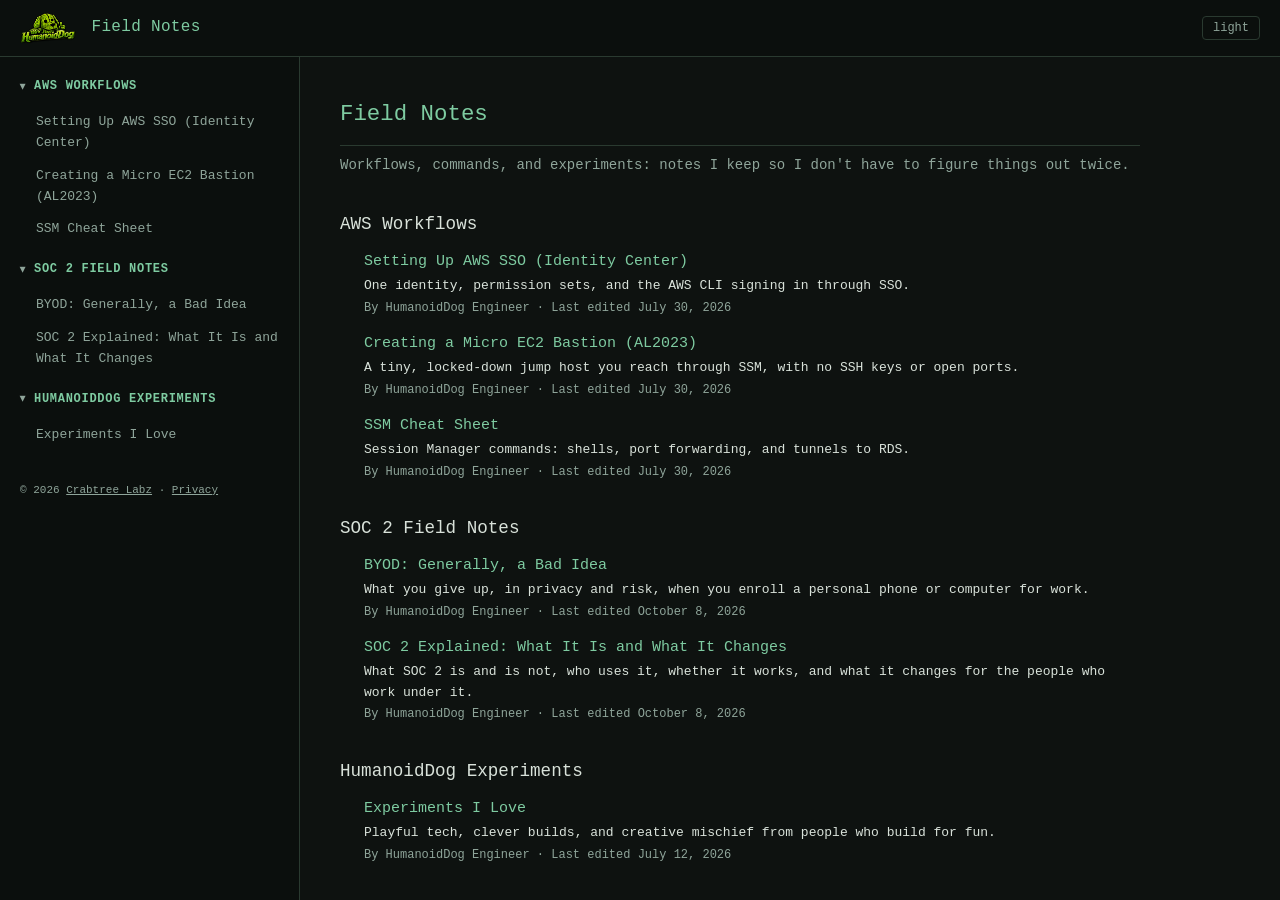
==== commit 6d7b4548: "Add Field Note: SOC 2 Explained Educational SMART-format note on what SOC 2 is and is not, who uses " ====
--- a/field-notes/index.html
+++ b/field-notes/index.html
@@ -625,7 +625,9 @@
         name: 'SOC 2 Field Notes',
         cheats: [
           { id: 'byod-generally-a-bad-idea', title: 'BYOD: Generally, a Bad Idea', file: 'cheats/byod-generally-a-bad-idea.html',
-            summary: 'What you give up, in privacy and risk, when you enroll a personal phone or computer for work.', updated: '2026-10-08' }
+            summary: 'What you give up, in privacy and risk, when you enroll a personal phone or computer for work.', updated: '2026-10-08' },
+          { id: 'soc-2-explained', title: 'SOC 2 Explained: What It Is and What It Changes', file: 'cheats/soc-2-explained.html',
+            summary: 'What SOC 2 is and is not, who uses it, whether it works, and what it changes for the people who work under it.', updated: '2026-10-08' }
         ]
       },
       {
